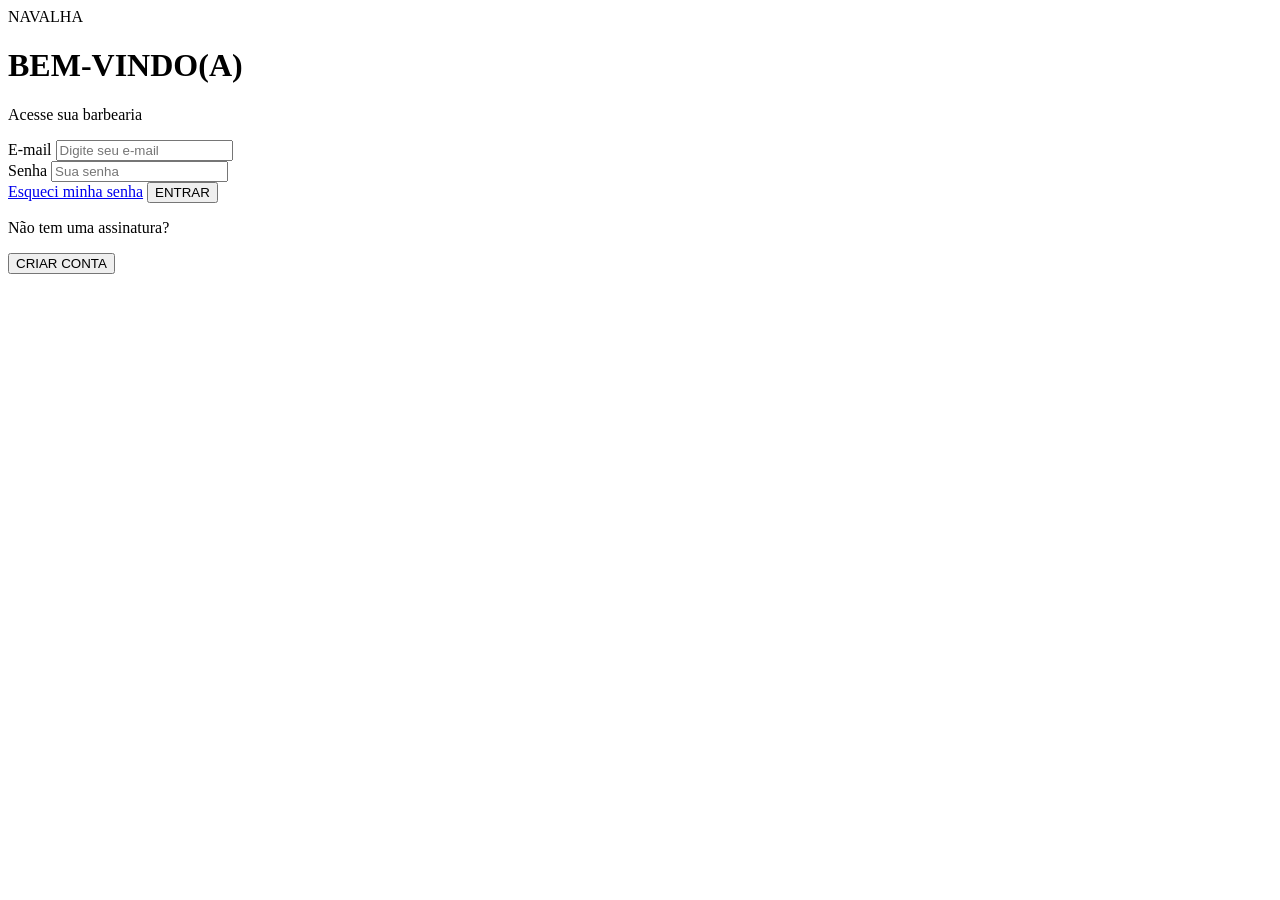
==== index.html @ 1a80a4bc "Create index.html" ====
<!DOCTYPE html>
<html lang="pt-BR">
<head>
    <meta charset="UTF-8">
    <meta name="viewport" content="width=device-width, initial-scale=1.0">
    <title>Navalha APP - Login</title>
    
    <link rel="preconnect" href="https://fonts.googleapis.com">
    <link rel="preconnect" href="https://fonts.gstatic.com" crossorigin>
    <link href="https://fonts.googleapis.com/css2?family=Bebas+Neue&family=Montserrat:wght@400;600&display=swap" rel="stylesheet">
    
    <link rel="stylesheet" href="style.css">
</head>
<body>

    <div class="container-login">
        <div class="box-login">
            <div class="logo-area">
                <div class="logo-circle">NAVALHA</div>
            </div>
            
            <h1 class="titulo-app">BEM-VINDO(A)</h1>
            <p class="subtitulo">Acesse sua barbearia</p>

            <form id="form-login">
                <div class="grupo-input">
                    <label for="email">E-mail</label>
                    <input type="email" id="email" placeholder="Digite seu e-mail" required>
                </div>

                <div class="grupo-input">
                    <label for="senha">Senha</label>
                    <input type="password" id="senha" placeholder="Sua senha" required>
                </div>

                <a href="#" class="link-esqueci-senha">Esqueci minha senha</a>

                <button type="submit" class="btn-principal">ENTRAR</button>
            </form>

            <div class="area-cadastro">
                <p>Não tem uma assinatura?</p>
                <button class="btn-secundario">CRIAR CONTA</button>
            </div>
        </div>
    </div>

    <script>
        // Apenas para evitar que a página recarregue ao clicar no botão por enquanto
        document.getElementById('form-login').addEventListener('submit', function(e) {
            e.preventDefault();
            alert("Em breve, isso vai conectar com nossa planilha!");
        });
    </script>
</body>
</html>
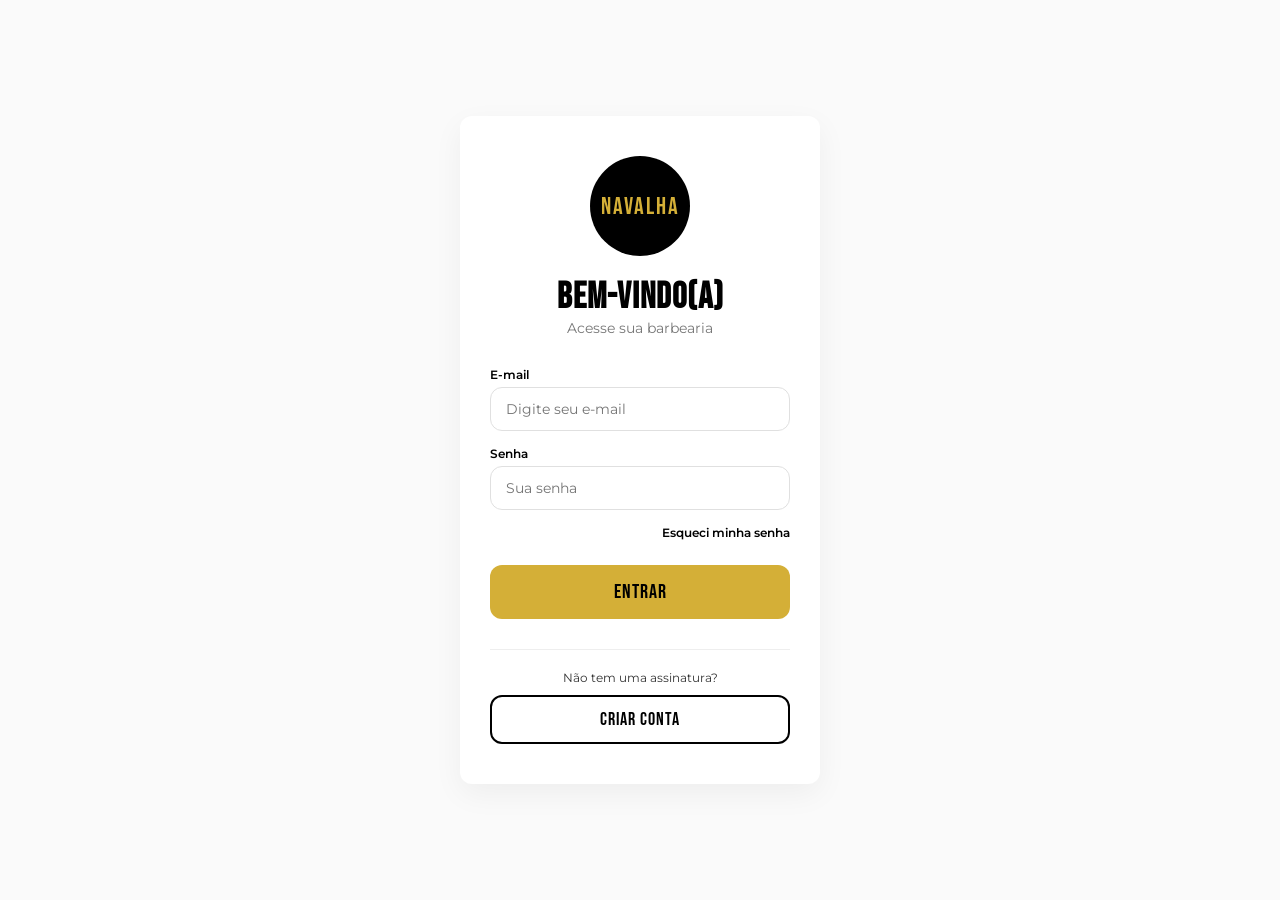
==== commit 5265b38e: "Update index.html" ====
--- a/index.html
+++ b/index.html
@@ -45,12 +45,6 @@
         </div>
     </div>
 
-    <script>
-        // Apenas para evitar que a página recarregue ao clicar no botão por enquanto
-        document.getElementById('form-login').addEventListener('submit', function(e) {
-            e.preventDefault();
-            alert("Em breve, isso vai conectar com nossa planilha!");
-        });
-    </script>
+    <script src="app.js"></script>
 </body>
 </html>
--- a/style.css
+++ b/style.css
@@ -0,0 +1,172 @@
+/* Definindo as cores padrão do app nas variáveis globais */
+:root {
+    --cor-fundo: #FAFAFA; /* Branco "sujo" para o fundo */
+    --cor-principal: #000000; /* Preto absoluto */
+    --cor-destaque: #D4AF37; /* Amarelo Mostarda sofisticado */
+    --cor-texto: #333333; /* Cinza escuro para melhor leitura */
+    --borda-raio: 12px; /* Bordas arredondadas padrão */
+}
+
+/* Reset básico para tirar margens indesejadas */
+* {
+    margin: 0;
+    padding: 0;
+    box-sizing: border-box;
+}
+
+body {
+    font-family: 'Montserrat', sans-serif;
+    background-color: var(--cor-fundo);
+    color: var(--cor-texto);
+    display: flex;
+    justify-content: center;
+    align-items: center;
+    height: 100vh; /* Ocupa 100% da altura da tela */
+}
+
+/* Container que segura tudo centralizado */
+.container-login {
+    width: 100%;
+    max-width: 400px;
+    padding: 20px;
+}
+
+/* A caixa branca onde os inputs ficam */
+.box-login {
+    background-color: #FFFFFF;
+    padding: 40px 30px;
+    border-radius: var(--borda-raio);
+    box-shadow: 0px 10px 30px rgba(0, 0, 0, 0.05); /* Sombra suave, moderno */
+    text-align: center;
+}
+
+/* Estilo da Logo provisória */
+.logo-area {
+    display: flex;
+    justify-content: center;
+    margin-bottom: 20px;
+}
+
+.logo-circle {
+    width: 100px;
+    height: 100px;
+    background-color: var(--cor-principal);
+    color: var(--cor-destaque);
+    font-family: 'Bebas Neue', sans-serif;
+    font-size: 24px;
+    display: flex;
+    justify-content: center;
+    align-items: center;
+    border-radius: 50%; /* Faz o círculo perfeito */
+    letter-spacing: 2px;
+}
+
+/* Títulos usando a Bebas Neue */
+.titulo-app {
+    font-family: 'Bebas Neue', sans-serif;
+    font-size: 36px;
+    color: var(--cor-principal);
+    letter-spacing: 1px;
+}
+
+.subtitulo {
+    font-size: 14px;
+    margin-bottom: 30px;
+    color: #777;
+}
+
+/* Estilo dos Inputs (campos de digitar) */
+.grupo-input {
+    text-align: left;
+    margin-bottom: 15px;
+}
+
+.grupo-input label {
+    display: block;
+    font-size: 12px;
+    font-weight: 600;
+    margin-bottom: 5px;
+    color: var(--cor-principal);
+}
+
+.grupo-input input {
+    width: 100%;
+    padding: 12px 15px;
+    border: 1px solid #E0E0E0;
+    border-radius: var(--borda-raio);
+    font-family: 'Montserrat', sans-serif;
+    font-size: 14px;
+    outline: none;
+    transition: all 0.3s ease;
+}
+
+/* Quando clica no input, a borda fica mostarda */
+.grupo-input input:focus {
+    border-color: var(--cor-destaque);
+    box-shadow: 0 0 5px rgba(212, 175, 55, 0.3);
+}
+
+/* Link de esqueci a senha */
+.link-esqueci-senha {
+    display: block;
+    text-align: right;
+    font-size: 12px;
+    color: var(--cor-principal);
+    text-decoration: none;
+    margin-bottom: 25px;
+    font-weight: 600;
+}
+
+.link-esqueci-senha:hover {
+    color: var(--cor-destaque);
+}
+
+/* Botões do App */
+.btn-principal {
+    width: 100%;
+    padding: 15px;
+    background-color: var(--cor-destaque);
+    color: var(--cor-principal);
+    border: none;
+    border-radius: var(--borda-raio);
+    font-family: 'Bebas Neue', sans-serif;
+    font-size: 20px;
+    cursor: pointer;
+    letter-spacing: 1px;
+    transition: 0.3s ease;
+}
+
+.btn-principal:hover {
+    background-color: #bfa032; /* Um tom mais escuro do mostarda ao passar o mouse */
+}
+
+/* Botão Secundário para criar conta */
+.area-cadastro {
+    margin-top: 30px;
+    padding-top: 20px;
+    border-top: 1px solid #EEE;
+}
+
+.area-cadastro p {
+    font-size: 12px;
+    margin-bottom: 10px;
+}
+
+.btn-secundario {
+    width: 100%;
+    padding: 12px;
+    background-color: transparent;
+    color: var(--cor-principal);
+    border: 2px solid var(--cor-principal);
+    border-radius: var(--borda-raio);
+    font-family: 'Bebas Neue', sans-serif;
+    font-size: 18px;
+    cursor: pointer;
+    letter-spacing: 1px;
+    transition: 0.3s ease;
+}
+
+.btn-secundario:hover {
+    background-color: var(--cor-principal);
+    color: var(--cor-fundo);
+}
